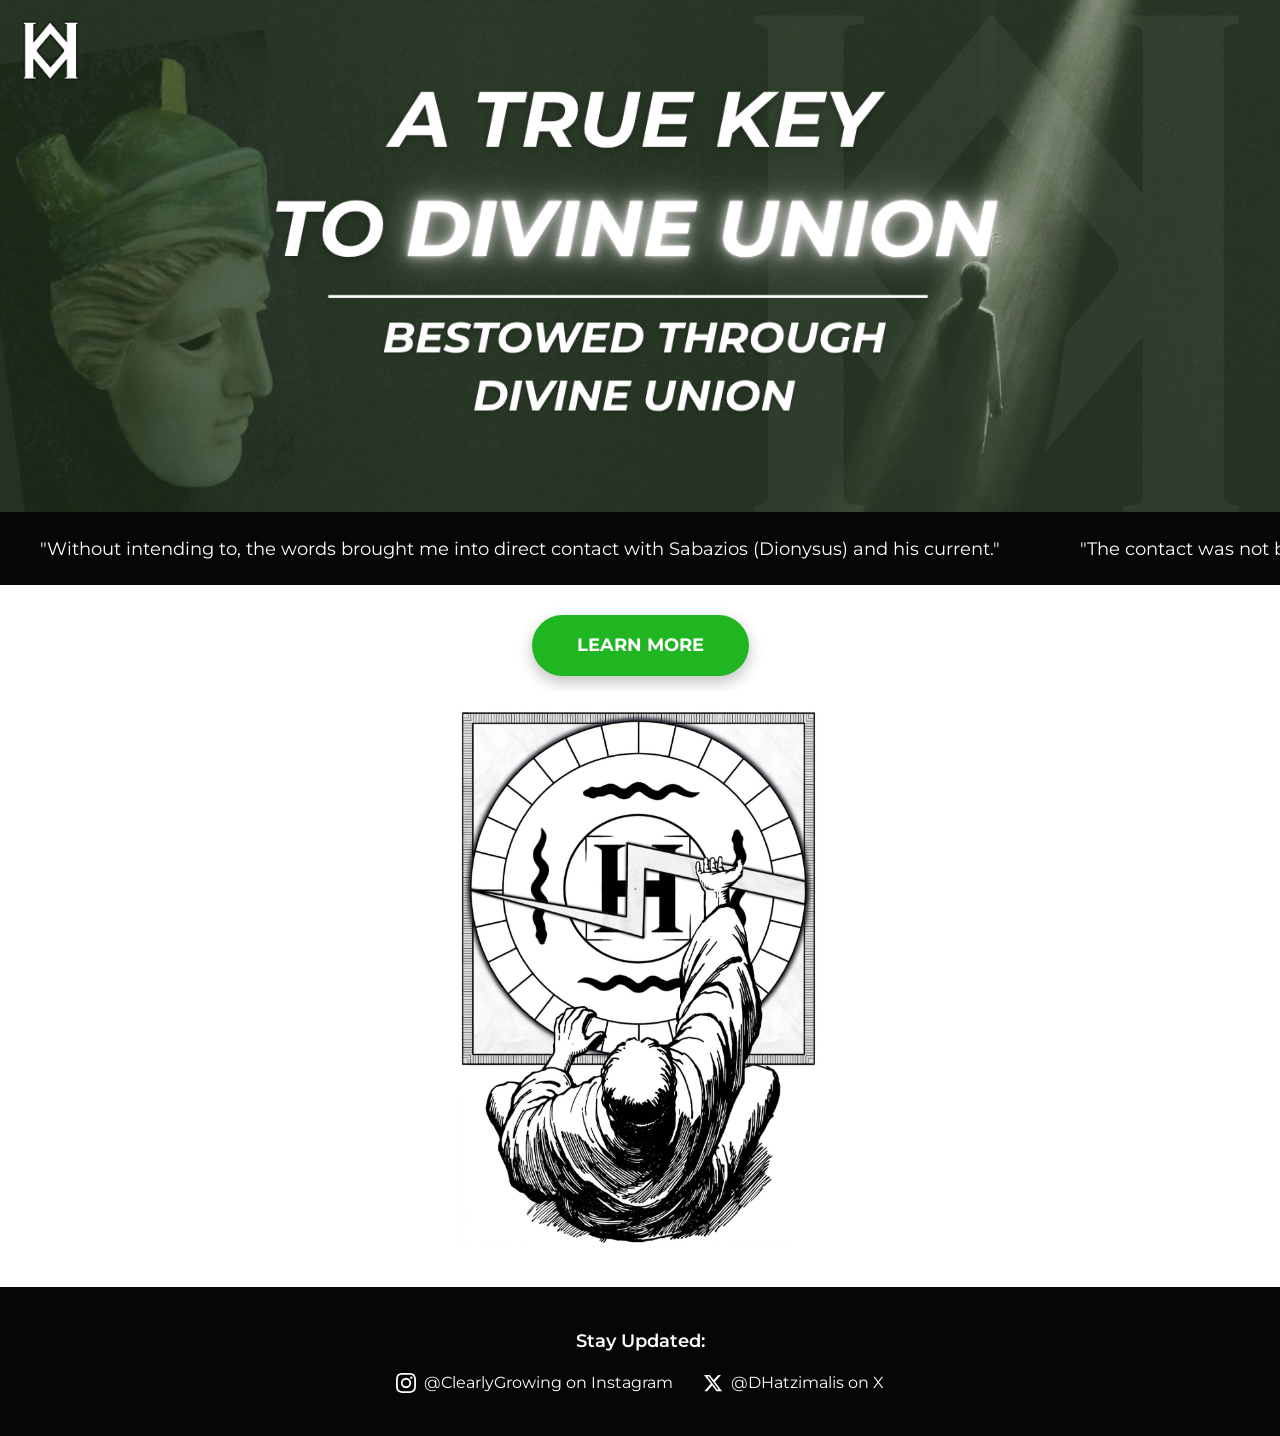
==== index.html @ d231dc47 "Add files via upload" ====
<!DOCTYPE html>
<html lang="en">
<head>
    <meta charset="UTF-8">
    <meta name="viewport" content="width=device-width, initial-scale=1.0">
    <title>A True Key To Divine Union</title>
    <link rel="stylesheet" href="style.css">
</head>
<body>

    <!-- Visual Header ONLY -->
    <header>
        <img src="Landingpage-header.png" alt="Header Image Broken - Check File Name" class="header-img">
    </header>

    <!-- Seamless Scrolling Quotes -->
    <div class="marquee-wrapper">
        <div class="marquee-content">
            <span>"Without intending to, the words brought me into direct contact with Sabazios (Dionysus) and his current."</span>
            <span>"The contact was not bounded by music or ritual. They were not looking at sterile text in a museum, but a homily to divinities sang in these pages."</span>
            <span>"It is a revelation."</span>
            <span>"I just flipped to the Hymn page, didn’t read any of it and just could feel the power behind it, just opening that page I felt a swelling in and around my head, this has only happened when visiting vortex sites around the country."</span>
        </div>
        <div class="marquee-content">
            <span>"Without intending to, the words brought me into direct contact with Sabazios (Dionysus) and his current."</span>
            <span>"The contact was not bounded by music or ritual. They were not looking at sterile text in a museum, but a homily to divinities sang in these pages."</span>
            <span>"It is a revelation."</span>
            <span>"I just flipped to the Hymn page, didn’t read any of it and just could feel the power behind it, just opening that page I felt a swelling in and around my head, this has only happened when visiting vortex sites around the country."</span>
        </div>
    </div>

    <!-- Call to Action Section -->
    <section class="bg-white center-text pt-small">
        <a href="bridge.html" class="btn-jade" style="margin-bottom: 15px;">LEARN MORE</a>
        <a href="bridge.html">
            <img src="image (6).jpg" alt="Practitioner at the setup" class="setup-img">
        </a>
    </section>

    <!-- Footer -->
    <footer class="bg-black footer-socials">
        <p>Stay Updated:</p>
        <div class="social-links">
            <a href="https://www.instagram.com/clearlygrowing/" target="_blank" class="social-item">
                <svg class="social-icon" viewBox="0 0 24 24"><path d="M12 2.163c3.204 0 3.584.012 4.85.07 3.252.148 4.771 1.691 4.919 4.919.058 1.265.069 1.645.069 4.849 0 3.205-.012 3.584-.069 4.849-.149 3.225-1.664 4.771-4.919 4.919-1.266.058-1.644.07-4.85.07-3.204 0-3.584-.012-4.849-.07-3.26-.149-4.771-1.699-4.919-4.92-.058-1.265-.07-1.644-.07-4.849 0-3.204.013-3.583.07-4.849.149-3.227 1.664-4.771 4.919-4.919 1.266-.057 1.645-.069 4.849-.069zM12 0C8.741 0 8.333.014 7.053.072 2.695.272.273 2.69.073 7.052.014 8.333 0 8.741 0 12c0 3.259.014 3.668.072 4.948.2 4.358 2.618 6.78 6.98 6.98C8.333 23.986 8.741 24 12 24c3.259 0 3.668-.014 4.948-.072 4.354-.2 6.782-2.618 6.979-6.98.059-1.28.073-1.689.073-4.948 0-3.259-.014-3.667-.072-4.947-.196-4.354-2.617-6.78-6.979-6.98C15.668.014 15.259 0 12 0zm0 5.838a6.162 6.162 0 100 12.324 6.162 6.162 0 000-12.324zM12 16a4 4 0 110-8 4 4 0 010 8zm6.406-11.845a1.44 1.44 0 100 2.881 1.44 1.44 0 000-2.881z"/></svg>
                @ClearlyGrowing on Instagram
            </a>
            <a href="https://x.com/dhatzimalis" target="_blank" class="social-item">
                <svg class="social-icon" viewBox="0 0 24 24"><path d="M18.244 2.25h3.308l-7.227 8.26 8.502 11.24H16.17l-5.214-6.817L4.99 21.75H1.68l7.73-8.835L1.254 2.25H8.08l4.713 6.231zm-1.161 17.52h1.833L7.084 4.126H5.117z"/></svg>
                @DHatzimalis on X
            </a>
        </div>
    </footer>

</body>
</html>
---- style.css ----
@import url('https://fonts.googleapis.com/css2?family=Montserrat:ital,wght@0,400;0,600;0,700;1,400;1,600&display=swap');

/* Base Reset & Typography */
* {
    box-sizing: border-box;
    margin: 0;
    padding: 0;
}
body {
    font-family: 'Montserrat', sans-serif;
    background-color: #FFFFFF;
    color: #060606;
    line-height: 1.6;
    text-align: center;
    -webkit-font-smoothing: antialiased;
}

/* Color Utility Classes */
.bg-forest { background-color: #17490C; color: #F0F3F5; }
.bg-black { background-color: #060606; color: #FFFFFF; }
.bg-white { background-color: #FFFFFF; color: #060606; }
.text-platinum { color: #F0F3F5; }

/* Buttons */
.btn-jade {
    background-color: #1FB622;
    color: #FFFFFF;
    padding: 16px 45px;
    font-size: 1.1rem;
    font-weight: 700;
    text-decoration: none;
    display: inline-block;
    border-radius: 40px; 
    box-shadow: 0px 6px 15px rgba(0, 0, 0, 0.25);
    margin: 10px 0 25px 0; 
    transition: transform 0.2s ease, box-shadow 0.2s ease;
}
.btn-jade:hover {
    transform: translateY(-2px);
    box-shadow: 0px 8px 20px rgba(0, 0, 0, 0.35);
}

/* Layout & Imagery */
header {
    padding: 0;
    margin: 0;
    line-height: 0; 
}
.header-img {
    width: 100%;
    height: auto;
    display: block;
}
.setup-img {
    max-width: 600px;
    width: 100%;
    display: block;
    margin: 0 auto 40px auto; 
}
.book-image { 
    max-width: 450px; 
    width: 100%; 
    display: block; 
    margin: 10px auto 0 auto; 
    transition: transform 0.2s ease;
}
.book-image:hover {
    transform: translateY(-2px);
}
.crown-sigil {
    max-width: 45px; 
    margin-bottom: 5px; 
    display: inline-block;
}
.sticky-logo {
    position: fixed;
    top: 15px;
    left: 15px;
    width: 45px;
    height: auto;
    z-index: 100;
    border-radius: 4px;
    box-shadow: 0px 4px 10px rgba(0,0,0,0.4);
    transition: transform 0.2s ease;
}
.sticky-logo:hover {
    transform: scale(1.05);
}

/* Seamless Marquee */
.marquee-wrapper {
    display: flex;
    overflow: hidden;
    background-color: #060606;
    color: #FFFFFF;
    padding: 22px 0;
}
.marquee-content {
    flex-shrink: 0;
    display: flex;
    animation: scroll 75s linear infinite; 
}
.marquee-content span {
    margin: 0 40px;
    font-size: 1.15rem; 
    white-space: nowrap;
    display: inline-block;
}
@keyframes scroll {
    0% { transform: translateX(0); }
    100% { transform: translateX(-100%); }
}

/* Spacing & Sections */
.container { 
    max-width: 800px; 
    margin: 0 auto; 
    text-align: left; 
}
.container p { margin-bottom: 18px; }
.center-text { text-align: center; }

.pt-small { padding-top: 20px; }
.pb-small { padding-bottom: 20px; }
.pt-large { padding-top: 80px; }
.pb-large { padding-bottom: 80px; }

.prologue-section { padding: 30px 20px 20px 20px; } 
.main-text-section { padding: 20px 20px 80px 20px; } 
.prologue-text { font-size: 1.25rem; margin-top: 10px; }

hr.thin-line { 
    border: 0; 
    height: 1px; 
    background-color: #CCCCCC; 
    margin: 40px 0; 
}

/* New Elements (Quotes & Hermes Section) */
.quotes-wrapper {
    max-width: 600px; /* Widened so it looks less squished on desktop */
    margin: 0 auto;
}
.static-quote {
    font-size: 1.1rem;
    font-style: italic;
    margin-bottom: 25px;
    color: #333333;
}

/* 28% Opacity Background Layer Setup */
.hermes-section {
    position: relative;
    overflow: hidden; /* Ensures image doesn't bleed outside the green box */
}
.hermes-section::before {
    content: "";
    position: absolute;
    top: 0; left: 0; right: 0; bottom: 0;
    background-image: url('Untitled design (7).jpg');
    background-size: contain; /* Scales to exactly fit height */
    background-position: center center;
    background-repeat: no-repeat;
    opacity: 0.28; /* Exact 28% opacity */
    z-index: 0; /* Drops behind the text */
}
.hermes-section .container {
    position: relative;
    z-index: 1; /* Lifts the text to sit perfectly on top */
}
.hermes-section p {
    margin-bottom: 12px; 
}

/* Footer */
.footer-socials { 
    padding: 40px 20px; 
    display: flex;
    flex-direction: column;
    align-items: center;
    gap: 15px;
}
.footer-socials p { font-weight: 600; font-size: 1.1rem; margin: 0; }
.social-links {
    display: flex;
    gap: 30px;
    align-items: center;
    flex-wrap: wrap;
    justify-content: center;
}
.social-item {
    display: flex;
    align-items: center;
    gap: 8px;
    color: #FFFFFF;
    text-decoration: none;
    font-weight: 400;
    font-size: 1rem;
}
.social-item:hover { text-decoration: underline; }
.social-icon { width: 20px; height: 20px; fill: currentColor; }

/* --- MOBILE RESPONSIVENESS --- */
@media (max-width: 768px) {
    .marquee-content span {
        font-size: 0.9rem; 
    }
    .container {
        padding-left: 20px; 
        padding-right: 20px;
    }
    .hermes-section .container {
        padding-left: 25px;
        padding-right: 25px;
    }
}
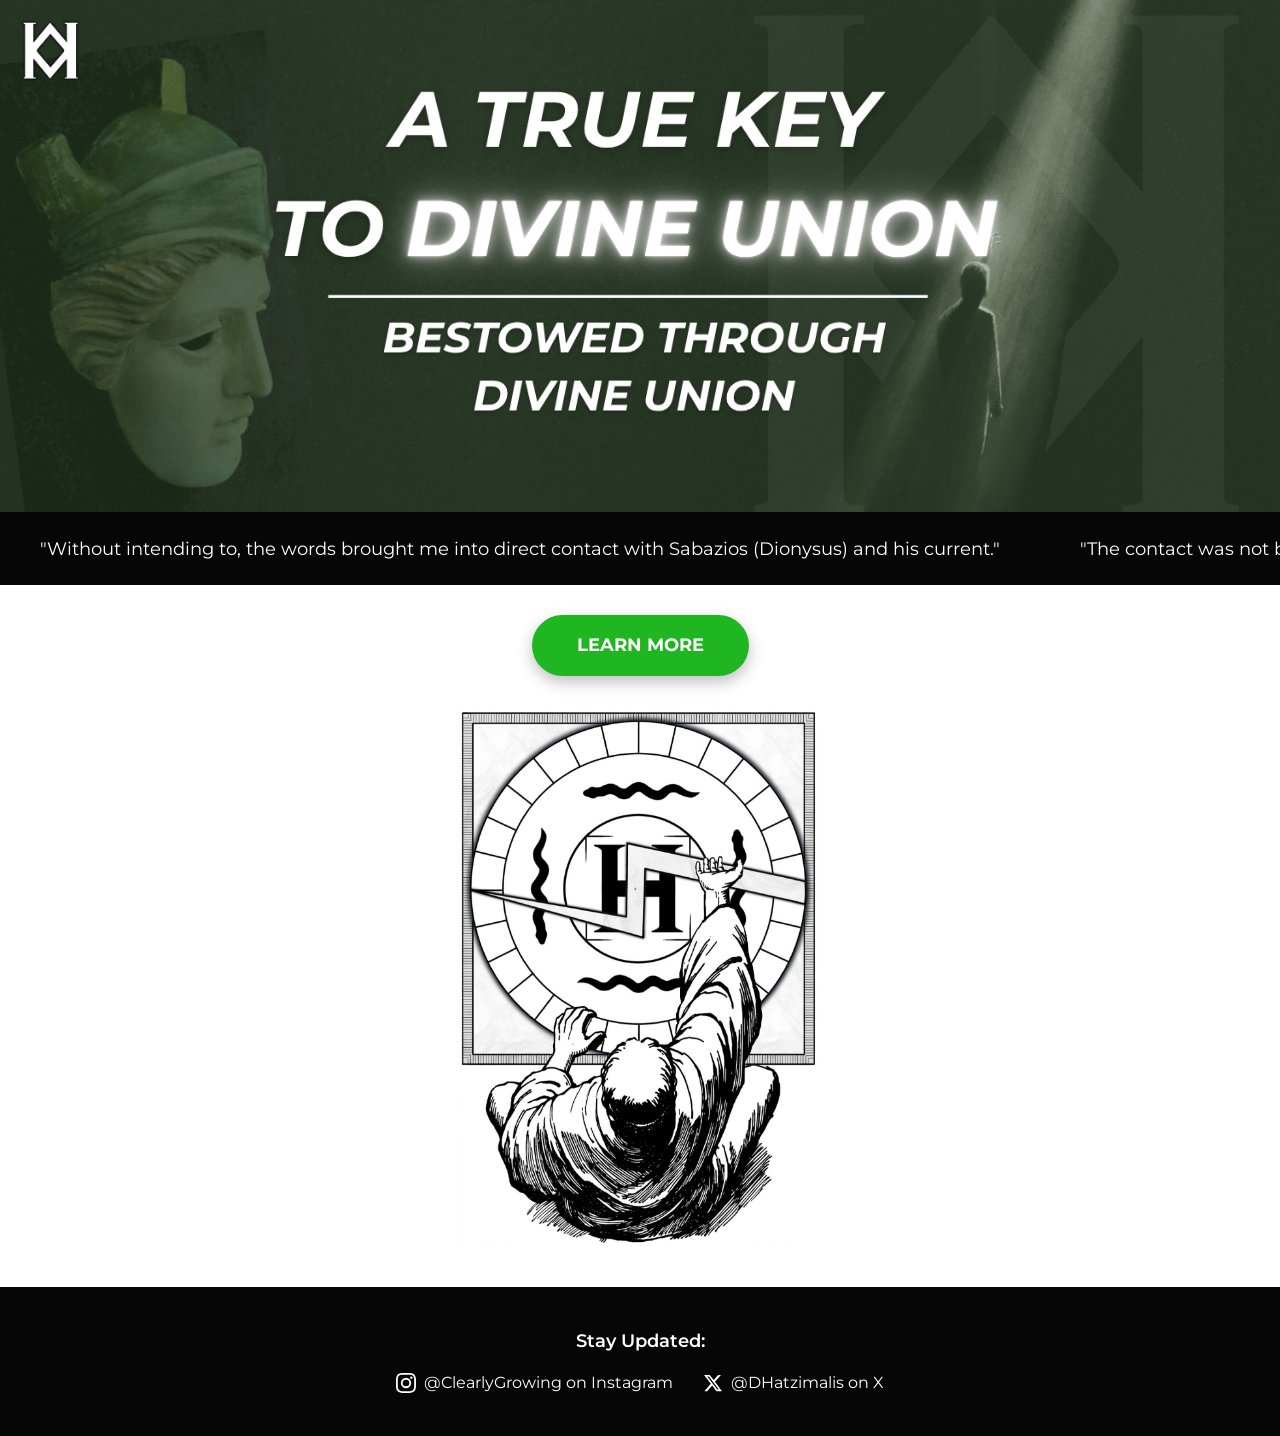
==== commit 285788f2: "Add files via upload" ====
--- a/index.html
+++ b/index.html
@@ -8,12 +8,10 @@
 </head>
 <body>
 
-    <!-- Visual Header ONLY -->
     <header>
         <img src="Landingpage-header.png" alt="Header Image Broken - Check File Name" class="header-img">
     </header>
 
-    <!-- Seamless Scrolling Quotes -->
     <div class="marquee-wrapper">
         <div class="marquee-content">
             <span>"Without intending to, the words brought me into direct contact with Sabazios (Dionysus) and his current."</span>
@@ -29,7 +27,6 @@
         </div>
     </div>
 
-    <!-- Call to Action Section -->
     <section class="bg-white center-text pt-small">
         <a href="bridge.html" class="btn-jade" style="margin-bottom: 15px;">LEARN MORE</a>
         <a href="bridge.html">
@@ -37,7 +34,6 @@
         </a>
     </section>
 
-    <!-- Footer -->
     <footer class="bg-black footer-socials">
         <p>Stay Updated:</p>
         <div class="social-links">
--- a/style.css
+++ b/style.css
@@ -1,6 +1,9 @@
 @import url('https://fonts.googleapis.com/css2?family=Montserrat:ital,wght@0,400;0,600;0,700;1,400;1,600&display=swap');
 
 /* Base Reset & Typography */
+html {
+    -webkit-text-size-adjust: 100%; 
+}
 * {
     box-sizing: border-box;
     margin: 0;
@@ -34,6 +37,8 @@
     box-shadow: 0px 6px 15px rgba(0, 0, 0, 0.25);
     margin: 10px 0 25px 0; 
     transition: transform 0.2s ease, box-shadow 0.2s ease;
+    position: relative; /* Allows z-index to work */
+    z-index: 10; /* Forces shadow to cast over images below */
 }
 .btn-jade:hover {
     transform: translateY(-2px);
@@ -56,6 +61,12 @@
     width: 100%;
     display: block;
     margin: 0 auto 40px auto; 
+    transition: transform 0.2s ease; /* Hover physics */
+    position: relative;
+    z-index: 1; /* Sits below the button shadow */
+}
+.setup-img:hover {
+    transform: translateY(-2px); /* Subtle float */
 }
 .book-image { 
     max-width: 450px; 
@@ -70,6 +81,11 @@
 .crown-sigil {
     max-width: 45px; 
     margin-bottom: 5px; 
+    display: inline-block;
+}
+.hermes-img {
+    max-width: 120px;
+    margin: 0 auto 20px auto;
     display: inline-block;
 }
 .sticky-logo {
@@ -126,7 +142,7 @@
 .pb-large { padding-bottom: 80px; }
 
 .prologue-section { padding: 30px 20px 20px 20px; } 
-.main-text-section { padding: 20px 20px 80px 20px; } 
+.main-text-section { padding: 20px 20px 20px 20px; } /* Removed bottom 80px gap */
 .prologue-text { font-size: 1.25rem; margin-top: 10px; }
 
 hr.thin-line { 
@@ -138,7 +154,7 @@
 
 /* New Elements (Quotes & Hermes Section) */
 .quotes-wrapper {
-    max-width: 600px; /* Widened so it looks less squished on desktop */
+    max-width: 600px; 
     margin: 0 auto;
 }
 .static-quote {
@@ -147,26 +163,29 @@
     margin-bottom: 25px;
     color: #333333;
 }
-
-/* 28% Opacity Background Layer Setup */
+.quotes-wrapper .static-quote:last-child {
+    margin-bottom: 0; /* Kills extra padding below the very last quote */
+}
+
+/* 28% Opacity Background Layer Setup - Fixed PNG */
 .hermes-section {
     position: relative;
-    overflow: hidden; /* Ensures image doesn't bleed outside the green box */
+    overflow: hidden; 
 }
 .hermes-section::before {
     content: "";
     position: absolute;
     top: 0; left: 0; right: 0; bottom: 0;
-    background-image: url('Untitled design (7).jpg');
-    background-size: contain; /* Scales to exactly fit height */
+    background-image: url('Untitled design (7).png');
+    background-size: contain; 
     background-position: center center;
     background-repeat: no-repeat;
-    opacity: 0.28; /* Exact 28% opacity */
-    z-index: 0; /* Drops behind the text */
+    opacity: 0.28; 
+    z-index: 0; 
 }
 .hermes-section .container {
     position: relative;
-    z-index: 1; /* Lifts the text to sit perfectly on top */
+    z-index: 1; 
 }
 .hermes-section p {
     margin-bottom: 12px; 
@@ -200,10 +219,11 @@
 .social-item:hover { text-decoration: underline; }
 .social-icon { width: 20px; height: 20px; fill: currentColor; }
 
-/* --- MOBILE RESPONSIVENESS --- */
+/* --- AGGRESSIVE MOBILE RESPONSIVENESS --- */
 @media (max-width: 768px) {
     .marquee-content span {
-        font-size: 0.9rem; 
+        font-size: 0.85rem !important; 
+        margin: 0 20px !important; 
     }
     .container {
         padding-left: 20px; 
